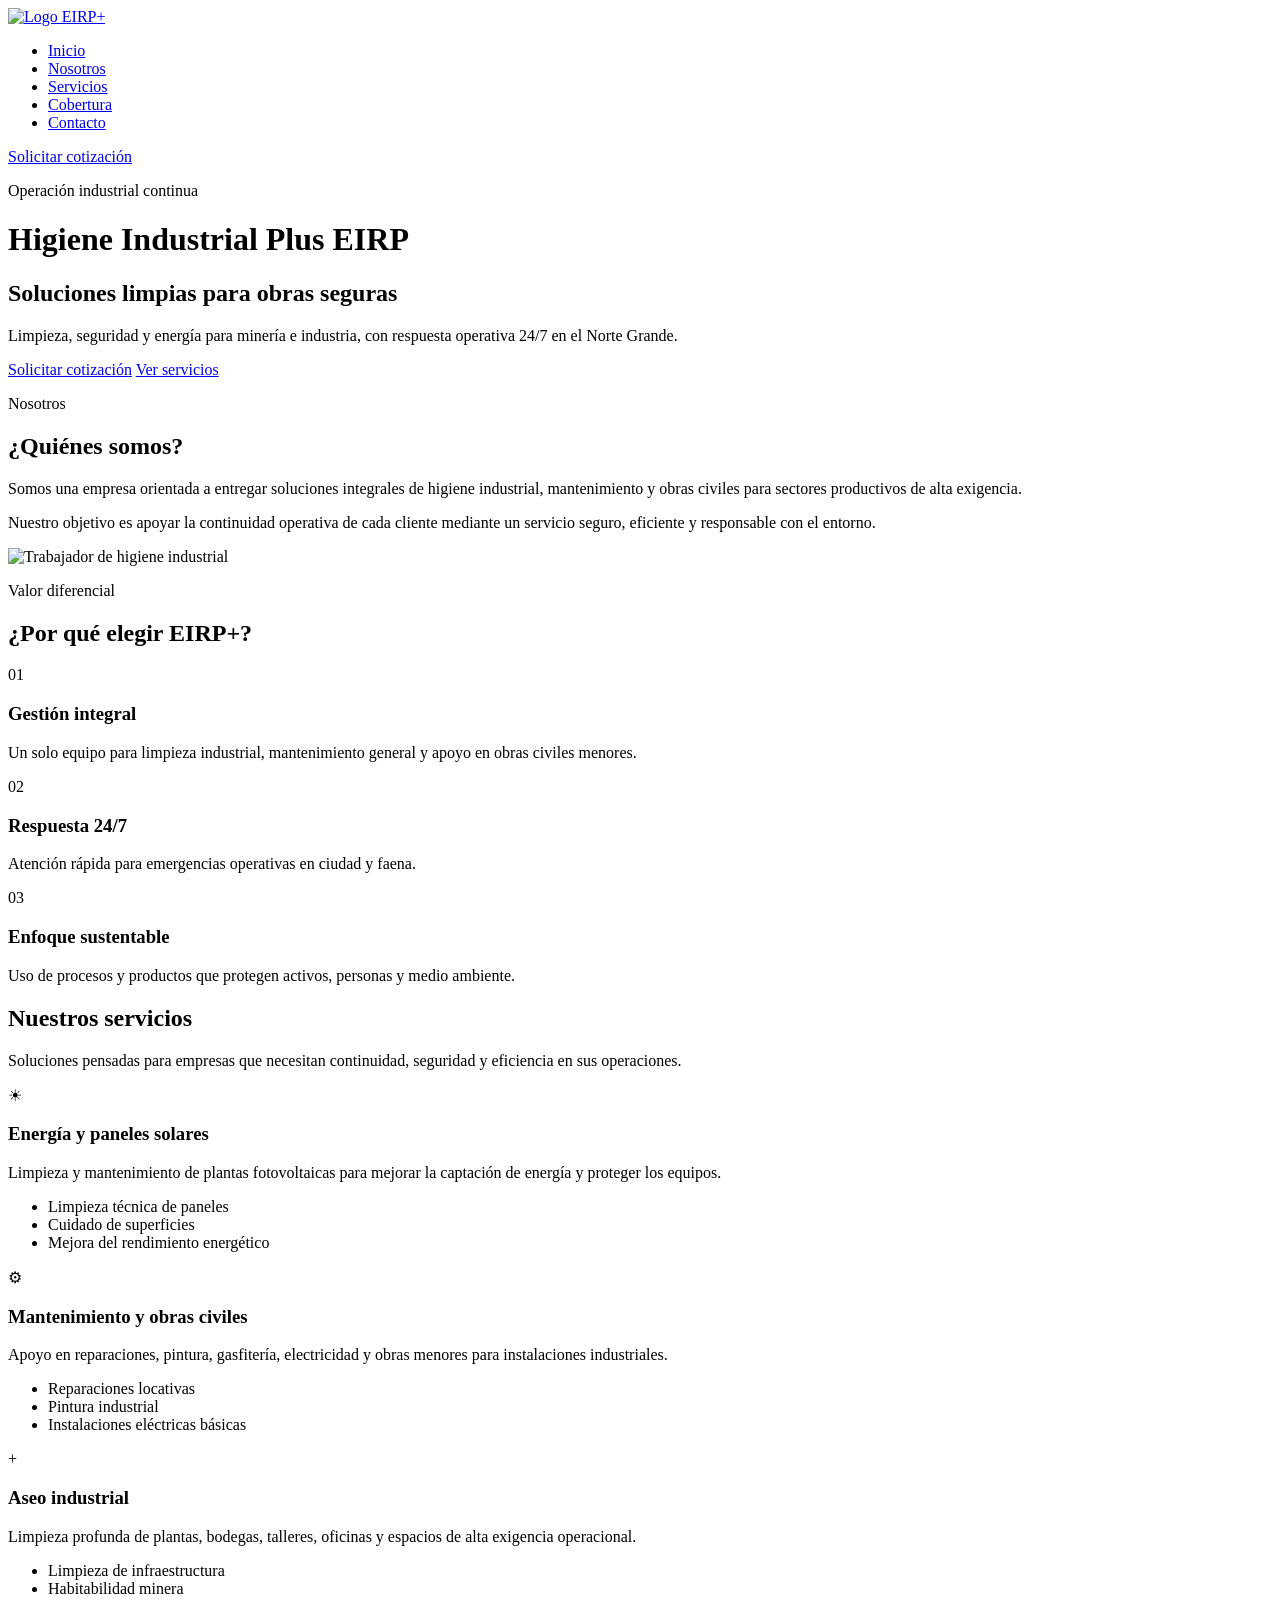
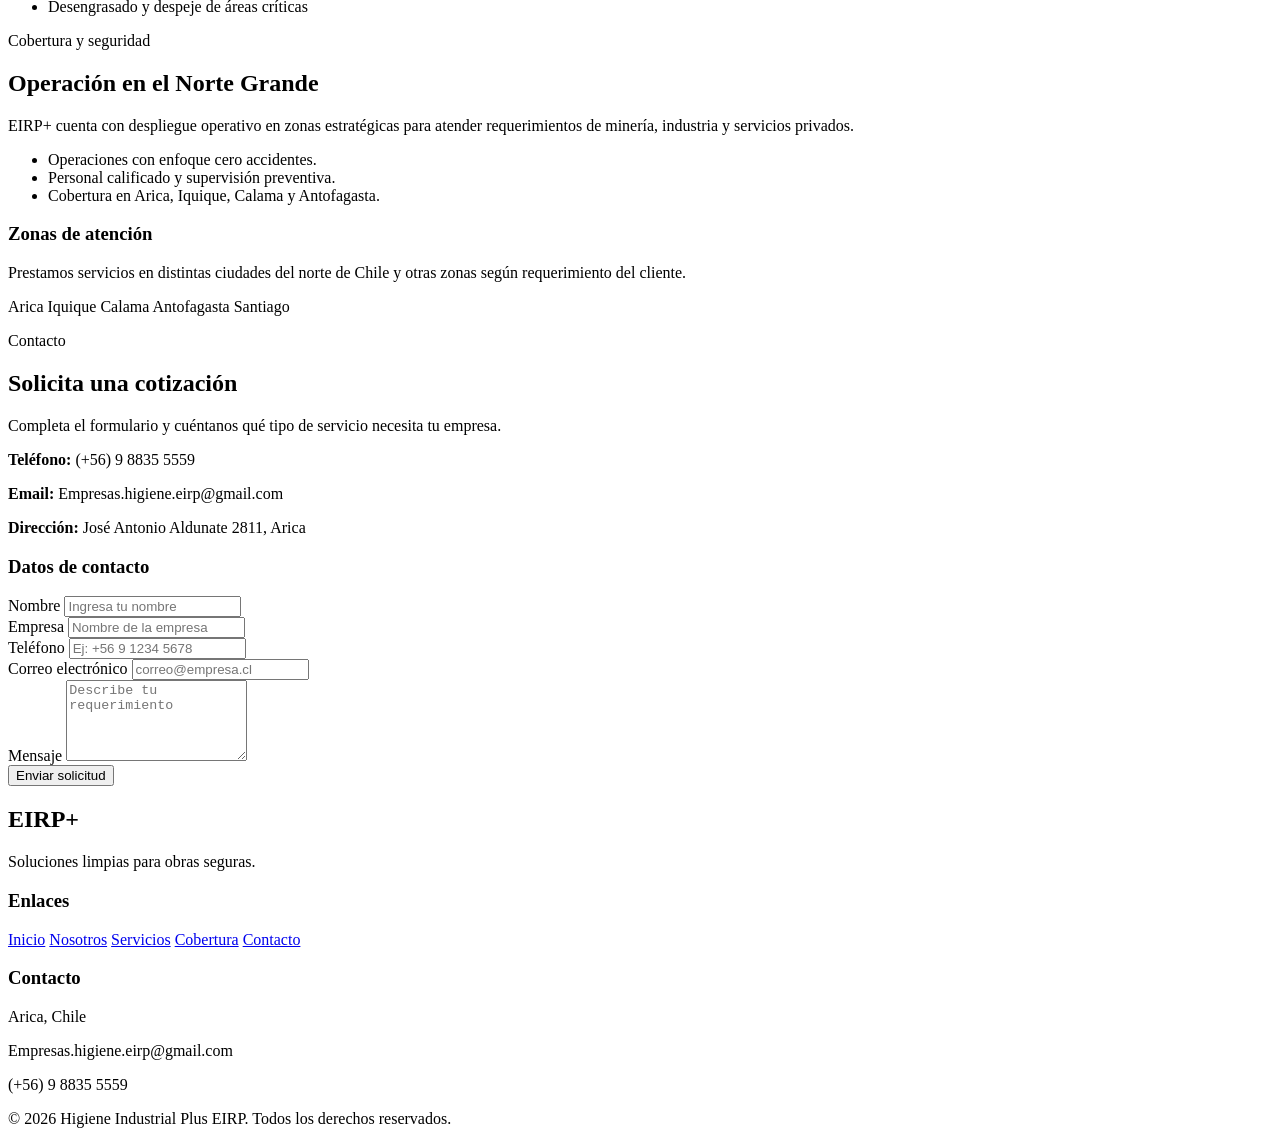
==== index.html @ 8628ed3f "nuevo archivo" ====
<!DOCTYPE html>
<html lang="es">

<head>
  <meta charset="UTF-8" />
  <meta name="viewport" content="width=device-width, initial-scale=1.0" />
  <title>Higiene Industrial Plus EIRP</title>
</head>

<body>
  <!--Inicio Header-->
  <nav>
    <a href="#">
      <img src="" alt="Logo EIRP+" />
    </a>

    <ul>
      <li><a href="#">Inicio</a></li>
      <li><a href="#">Nosotros</a></li>
      <li><a href="#">Servicios</a></li>
      <li><a href="#">Cobertura</a></li>
      <li><a href="#">Contacto</a></li>
    </ul>

    <a href="#">Solicitar cotización</a>
  </nav>

  <p>Operación industrial continua</p>

  <h1>Higiene Industrial Plus EIRP</h1>

  <h2>Soluciones limpias para obras seguras</h2>

  <p>
    Limpieza, seguridad y energía para minería e industria, con respuesta
    operativa 24/7 en el Norte Grande.
  </p>

  <a href="#">Solicitar cotización</a>
  <a href="#">Ver servicios</a>
  <!--Fin Header-->

  <!--Inicio nosotros-->
  <p>Nosotros</p>

  <h2>¿Quiénes somos?</h2>

  <p>
    Somos una empresa orientada a entregar soluciones integrales de
    higiene industrial, mantenimiento y obras civiles para sectores
    productivos de alta exigencia.
  </p>

  <p>
    Nuestro objetivo es apoyar la continuidad operativa de cada cliente
    mediante un servicio seguro, eficiente y responsable con el entorno.
  </p>

  <img src="" alt="Trabajador de higiene industrial" />

  <!--Fin nosotros-->

  <!--Inicio valores-->
  <p>Valor diferencial</p>

  <h2>¿Por qué elegir EIRP+?</h2>

  <span>01</span>

  <h3>Gestión integral</h3>

  <p>
    Un solo equipo para limpieza industrial, mantenimiento general y
    apoyo en obras civiles menores.
  </p>

  <span>02</span>

  <h3>Respuesta 24/7</h3>

  <p>
    Atención rápida para emergencias operativas en ciudad y faena.
  </p>

  <span>03</span>

  <h3>Enfoque sustentable</h3>

  <p>
    Uso de procesos y productos que protegen activos, personas y
    medio ambiente.
  </p>
  <!--Fin valores-->

  <!--Inicio nuestros servicios-->
  <h2>Nuestros servicios</h2>

  <p>
    Soluciones pensadas para empresas que necesitan continuidad,
    seguridad y eficiencia en sus operaciones.
  </p>

  <div>☀</div>

  <h3>Energía y paneles solares</h3>

  <p>
    Limpieza y mantenimiento de plantas fotovoltaicas para mejorar la
    captación de energía y proteger los equipos.
  </p>

  <ul>
    <li>Limpieza técnica de paneles</li>
    <li>Cuidado de superficies</li>
    <li>Mejora del rendimiento energético</li>
  </ul>

  <div>⚙</div>

  <h3>Mantenimiento y obras civiles</h3>

  <p>
    Apoyo en reparaciones, pintura, gasfitería, electricidad y obras
    menores para instalaciones industriales.
  </p>

  <ul>
    <li>Reparaciones locativas</li>
    <li>Pintura industrial</li>
    <li>Instalaciones eléctricas básicas</li>
  </ul>

  <div>+</div>

  <h3>Aseo industrial</h3>

  <p>
    Limpieza profunda de plantas, bodegas, talleres, oficinas y
    espacios de alta exigencia operacional.
  </p>

  <ul>
    <li>Limpieza de infraestructura</li>
    <li>Habitabilidad minera</li>
    <li>Desengrasado y despeje de áreas críticas</li>
  </ul>
  <!--Fin nuestros servicios-->

  <!--Inicio cobertura-->
  <p>Cobertura y seguridad</p>

  <h2>Operación en el Norte Grande</h2>

  <p>
    EIRP+ cuenta con despliegue operativo en zonas estratégicas para
    atender requerimientos de minería, industria y servicios privados.
  </p>

  <ul>
    <li>Operaciones con enfoque cero accidentes.</li>
    <li>Personal calificado y supervisión preventiva.</li>
    <li>Cobertura en Arica, Iquique, Calama y Antofagasta.</li>
  </ul>

  <h3>Zonas de atención</h3>

  <p>
    Prestamos servicios en distintas ciudades del norte de Chile y
    otras zonas según requerimiento del cliente.
  </p>

  <span>Arica</span>
  <span>Iquique</span>
  <span>Calama</span>
  <span>Antofagasta</span>
  <span>Santiago</span>
  <!--Fin Cobertura-->

  <!--Inicio contacto-->
  <p>Contacto</p>

  <h2>Solicita una cotización</h2>

  <p>
    Completa el formulario y cuéntanos qué tipo de servicio necesita tu
    empresa.
  </p>

  <p><strong>Teléfono:</strong> (+56) 9 8835 5559</p>
  <p><strong>Email:</strong> Empresas.higiene.eirp@gmail.com</p>
  <p><strong>Dirección:</strong> José Antonio Aldunate 2811, Arica</p>

  <form>
    <h3>Datos de contacto</h3>

    <div>
      <label for="nombre">Nombre</label>
      <input id="nombre" type="text" placeholder="Ingresa tu nombre" />
    </div>

    <div>
      <label for="empresa">Empresa</label>
      <input type="text" placeholder="Nombre de la empresa" />
    </div>

    <div>
      <label for="telefono">Teléfono</label>
      <input type="tel" placeholder="Ej: +56 9 1234 5678" />
    </div>

    <div>
      <label for="email">Correo electrónico</label>
      <input type="email" placeholder="correo@empresa.cl" />
    </div>

    <div>
      <label for="mensaje">Mensaje</label>
      <textarea rows="5" placeholder="Describe tu requerimiento"></textarea>
    </div>

    <button type="submit">Enviar solicitud</button>
  </form>
  <!--Fin contacto-->

  <!--Inicio footer-->
  <h2>EIRP+</h2>
  <p>Soluciones limpias para obras seguras.</p>

  <h3>Enlaces</h3>
  <a href="#inicio">Inicio</a>
  <a href="#nosotros">Nosotros</a>
  <a href="#servicios">Servicios</a>
  <a href="#cobertura">Cobertura</a>
  <a href="#contacto">Contacto</a>

  <h3>Contacto</h3>
  <p>Arica, Chile</p>
  <p>Empresas.higiene.eirp@gmail.com</p>
  <p>(+56) 9 8835 5559</p>

  <p>© 2026 Higiene Industrial Plus EIRP. Todos los derechos reservados.</p>

  </footer>
  <!--Fin footer-->
</body>

</html>
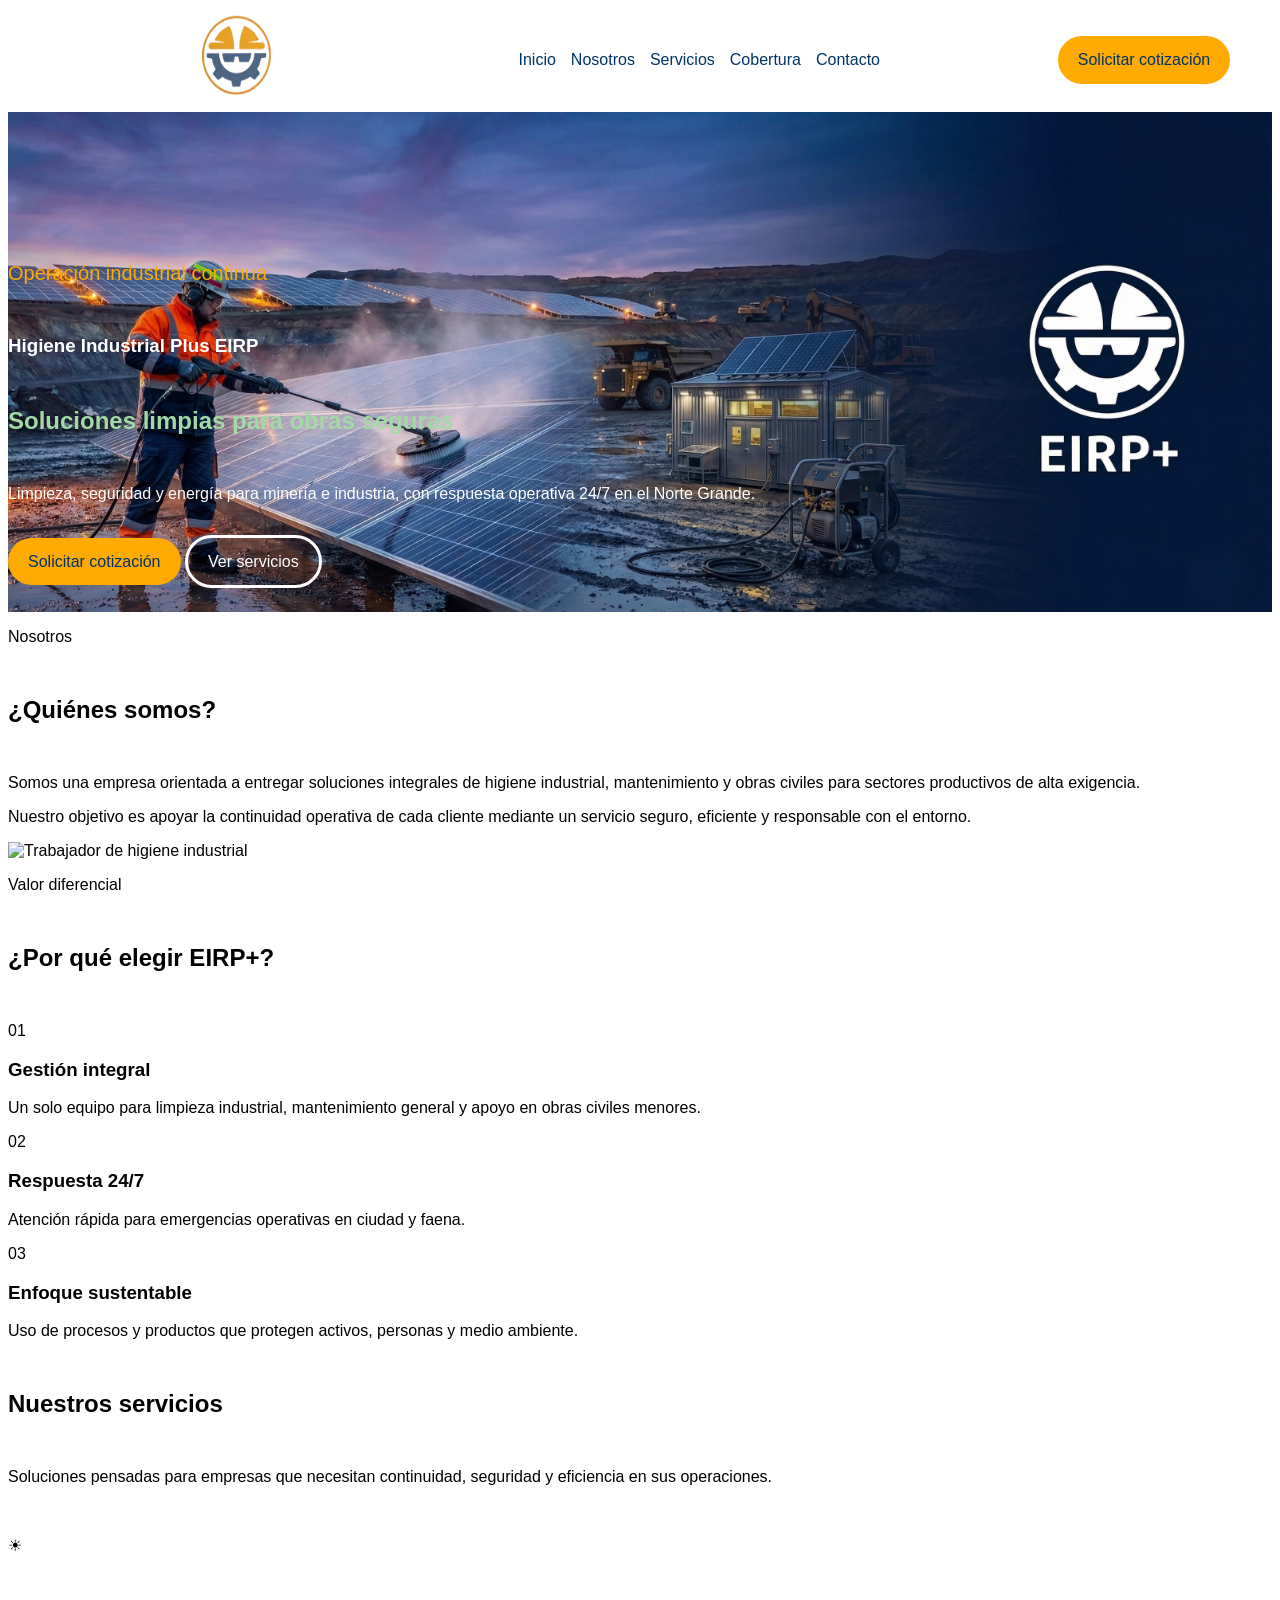
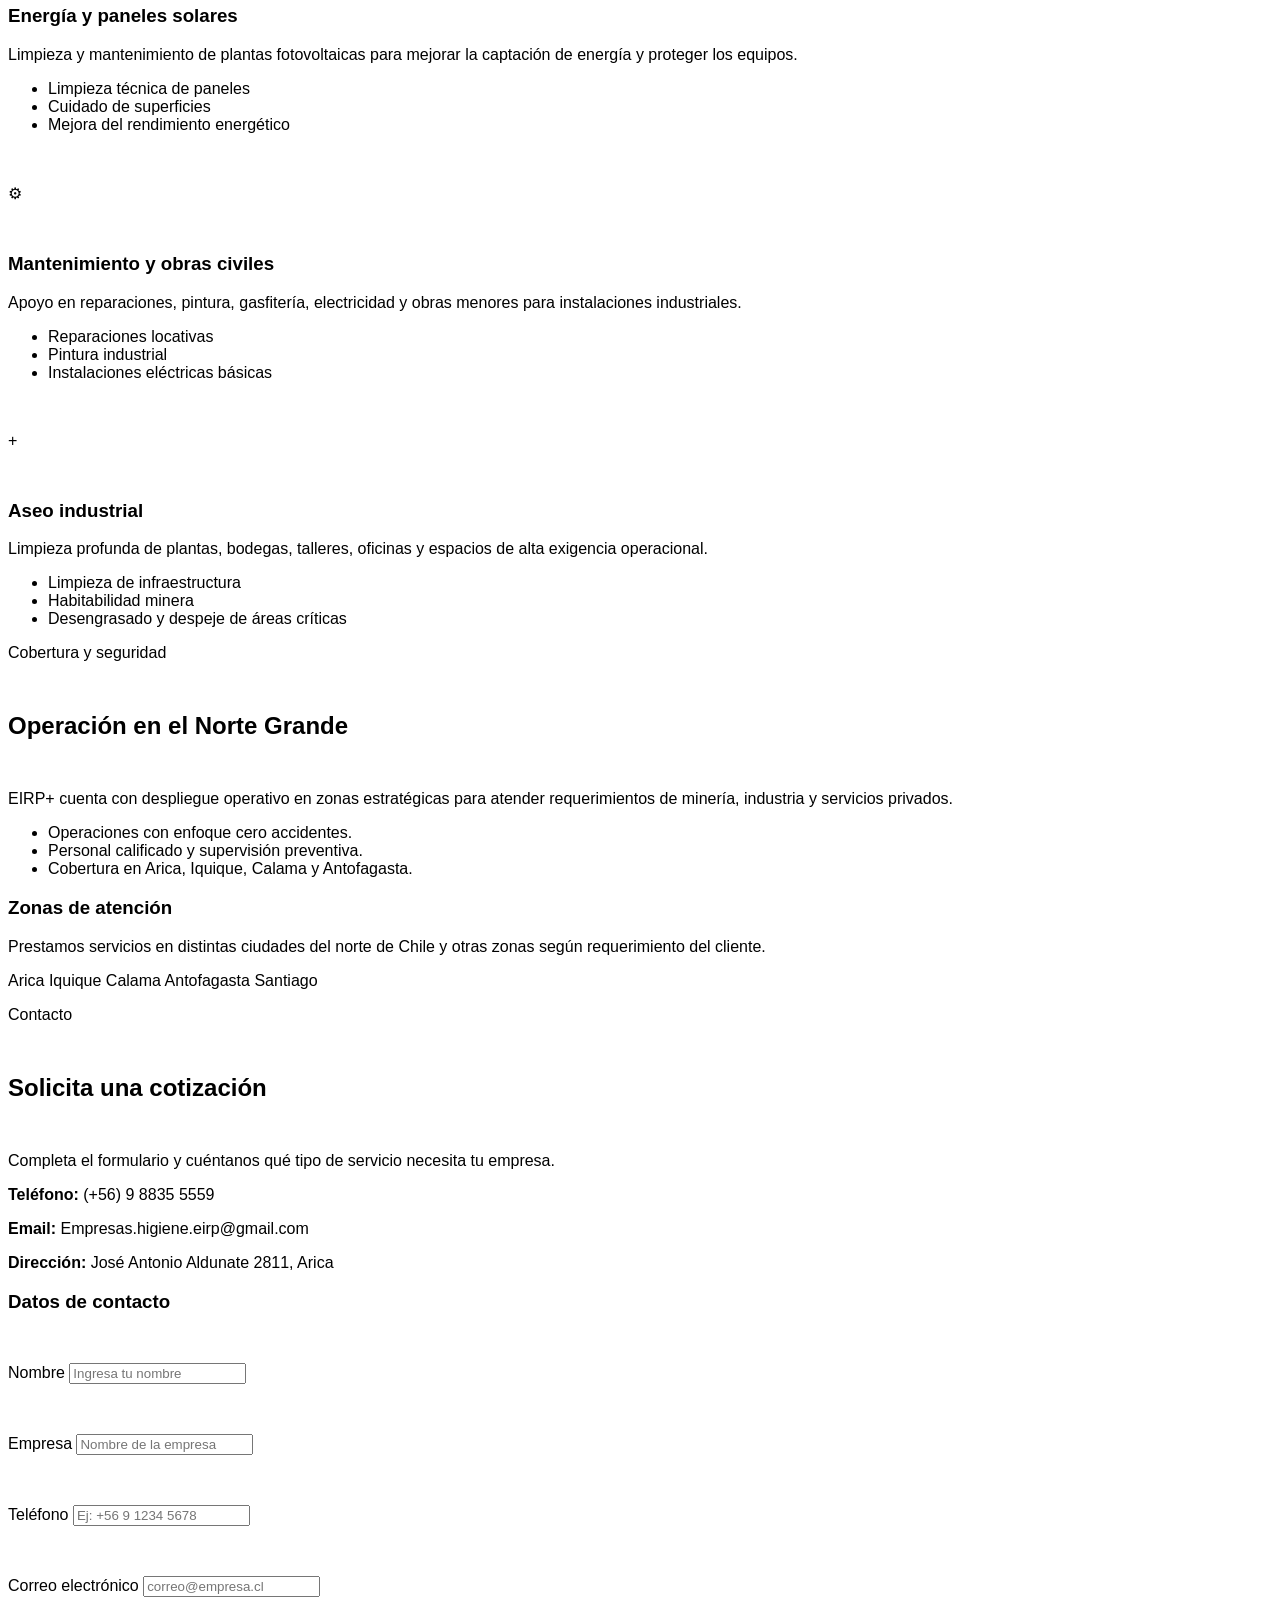
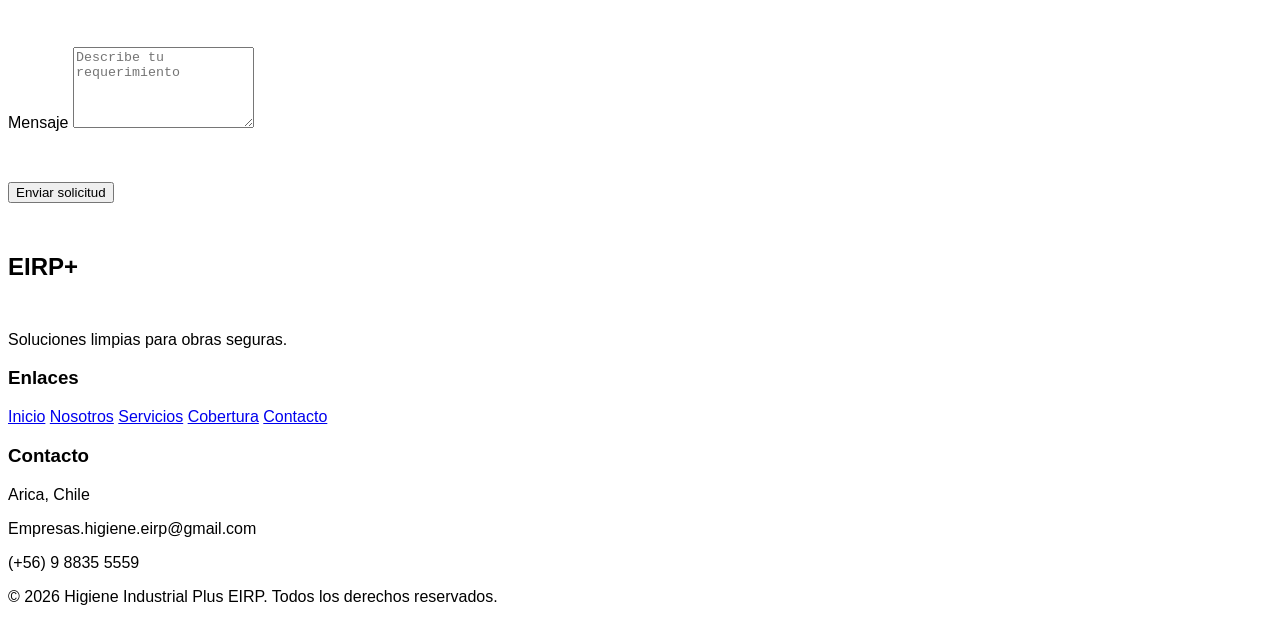
==== commit 53a31032: "feat: se agrego css header" ====
--- a/index.html
+++ b/index.html
@@ -4,17 +4,17 @@
 <head>
   <meta charset="UTF-8" />
   <meta name="viewport" content="width=device-width, initial-scale=1.0" />
-  <title>Higiene Industrial Plus EIRP</title>
+  <link rel="stylesheet" href="css/styles.css"
 </head>
 
 <body>
   <!--Inicio Header-->
-  <nav>
+  <nav class ="navbar container">
     <a href="#">
-      <img src="" alt="Logo EIRP+" />
+      <img class="logo-navbar" src="img/logo.png" alt="Logo EIRP+" />
     </a>
 
-    <ul>
+    <ul class="navitems">
       <li><a href="#">Inicio</a></li>
       <li><a href="#">Nosotros</a></li>
       <li><a href="#">Servicios</a></li>
@@ -22,22 +22,27 @@
       <li><a href="#">Contacto</a></li>
     </ul>
 
-    <a href="#">Solicitar cotización</a>
+    <a class="btn btn-amarillo"href="#">Solicitar cotización</a>
   </nav>
-
-  <p>Operación industrial continua</p>
-
-  <h1>Higiene Industrial Plus EIRP</h1>
-
-  <h2>Soluciones limpias para obras seguras</h2>
-
-  <p>
-    Limpieza, seguridad y energía para minería e industria, con respuesta
-    operativa 24/7 en el Norte Grande.
-  </p>
-
-  <a href="#">Solicitar cotización</a>
-  <a href="#">Ver servicios</a>
+  <section class="hero">
+
+    <article class=" texto-header container">
+
+      <p class="subtitulo">Operación industrial continua</p>
+
+      <h1 class="texto-blanco">Higiene Industrial Plus EIRP</h1>
+
+      <h2 class="texto-verde">Soluciones limpias para obras seguras</h2>
+
+     <p class="texto-blanco">
+        Limpieza, seguridad y energía para minería e industria, con respuesta
+        operativa 24/7 en el Norte Grande.
+      </p>
+
+      <a class="btn btn-amarillo" href="#">Solicitar cotización</a>
+     <a class="btn btn-blanco" href="#">Ver servicios</a>
+    </article>
+  </section>
   <!--Fin Header-->
 
   <!--Inicio nosotros-->
@@ -240,8 +245,6 @@
 
   <p>© 2026 Higiene Industrial Plus EIRP. Todos los derechos reservados.</p>
 
-  </footer>
-  <!--Fin footer-->
 </body>
 
 </html>
--- a/css/styles.css
+++ b/css/styles.css
@@ -0,0 +1,93 @@
+html {
+  box-sizing: border-box;
+  font-size: 62.5%;
+}
+*, *:before, *:after {
+  box-sizing: inherit;
+}
+
+body {
+  font-family: Arial, Helvetica, sans-serif;
+  font-size: 1.6rem;
+}
+
+img{
+  max-width: 100%;
+}
+
+.navbar{
+  display: flex;
+  justify-content: space-evenly;
+  align-items: center;
+}
+
+.navitems{
+  display: flex;
+  
+}
+
+.navitems li{
+  list-style: none;
+  margin-left:1.5rem;
+}
+
+.navitems li a{
+  text-decoration: none;
+  color: #003366;
+}
+
+.container{
+  width: 140rem;
+  margin: 0 auto;
+}
+
+.logo-navbar{
+  width: 10rem;
+  height: 10rem;
+}
+
+.btn{
+  text-decoration: none;
+  color: #003366;
+  padding: 1.5rem 2rem;
+  border-radius: 9rem;
+}
+
+.btn-amarillo{
+  background-color: #FFAA00;
+}
+
+.hero{
+  background-image: url(../img/banner.png);
+  height: 50rem;
+  background-position: center;
+  background-size: cover;
+}
+
+.subtitulo{
+  color: #FFAA00;
+  font-size: 2rem;
+}
+
+.texto-blanco{
+  color: white;
+}
+
+.texto-verde{
+  color: #A3D9A5;
+}
+
+.btn-blanco{
+  color:white;
+  border: solid white;
+}
+
+.texto-header{
+  padding: 10rem 0;
+}
+
+.texto-header p, h1,h2,div{
+  margin: 5rem 0;
+}
+
+
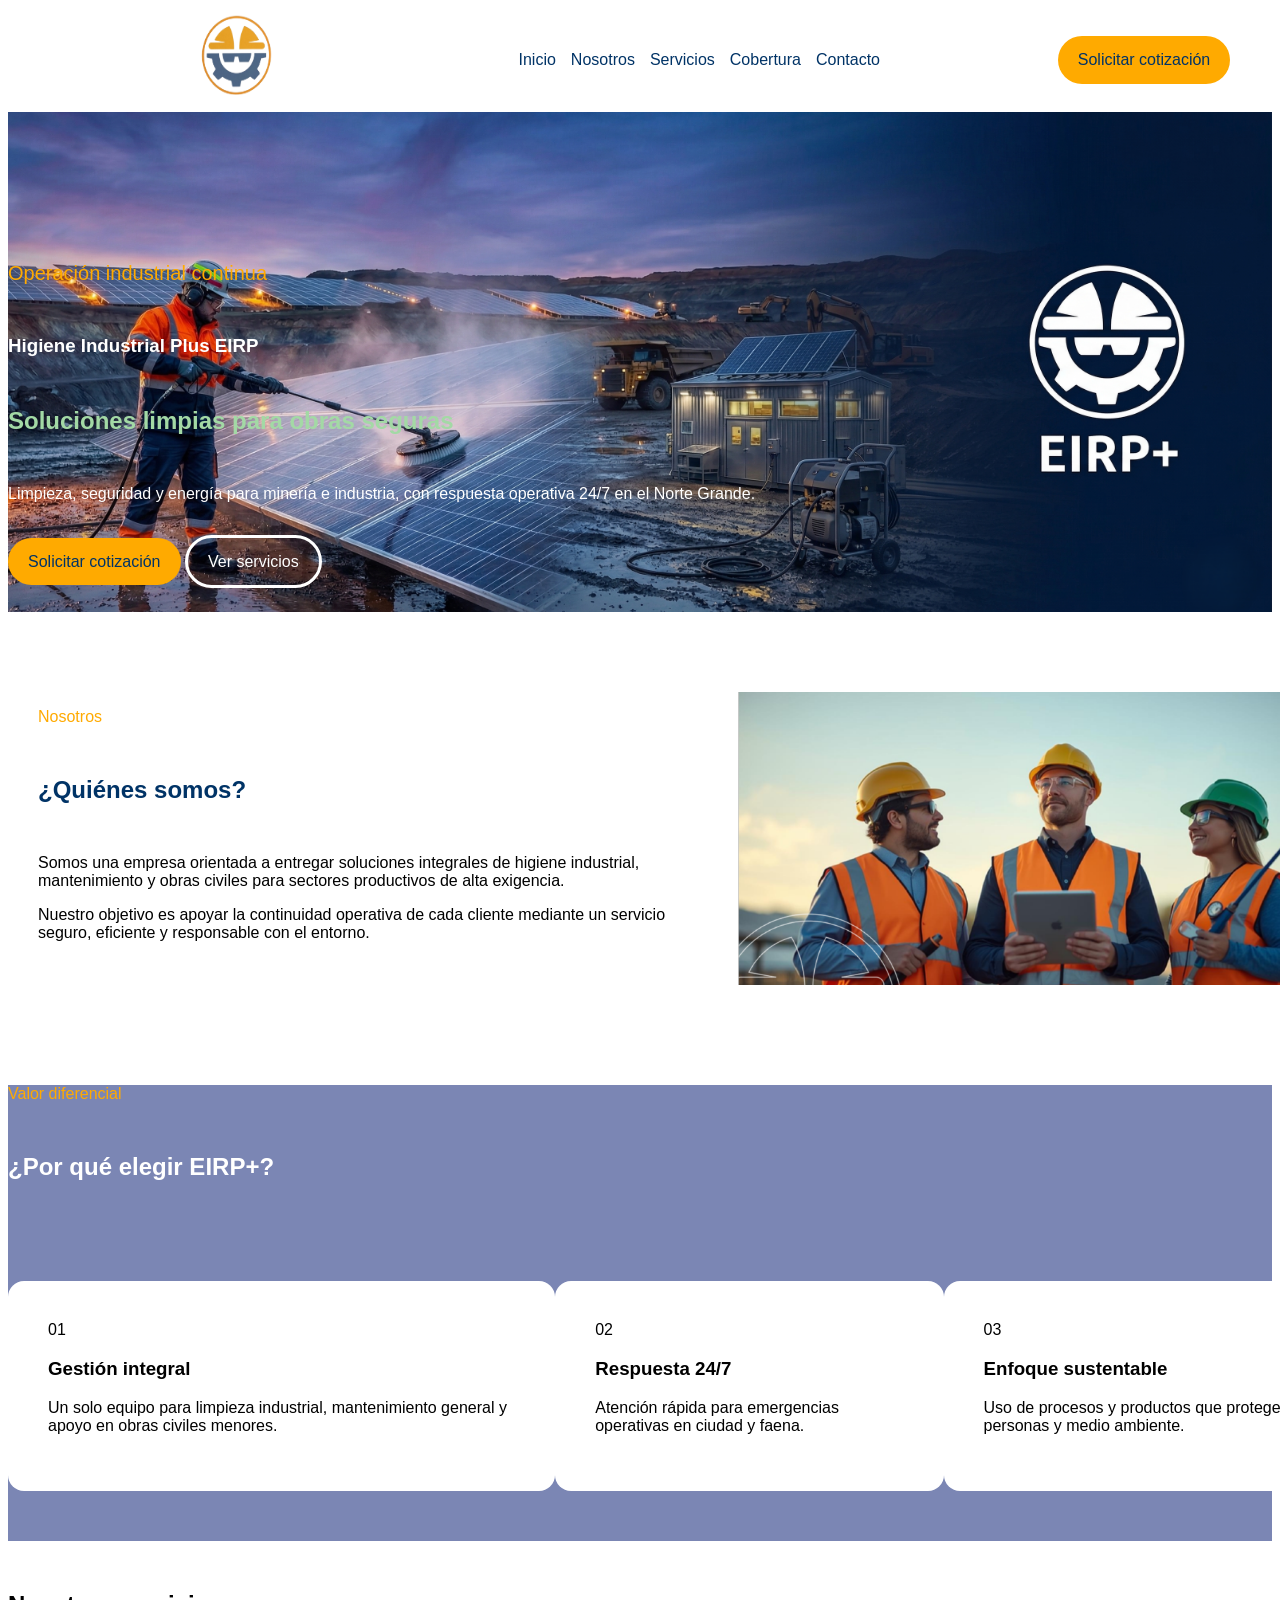
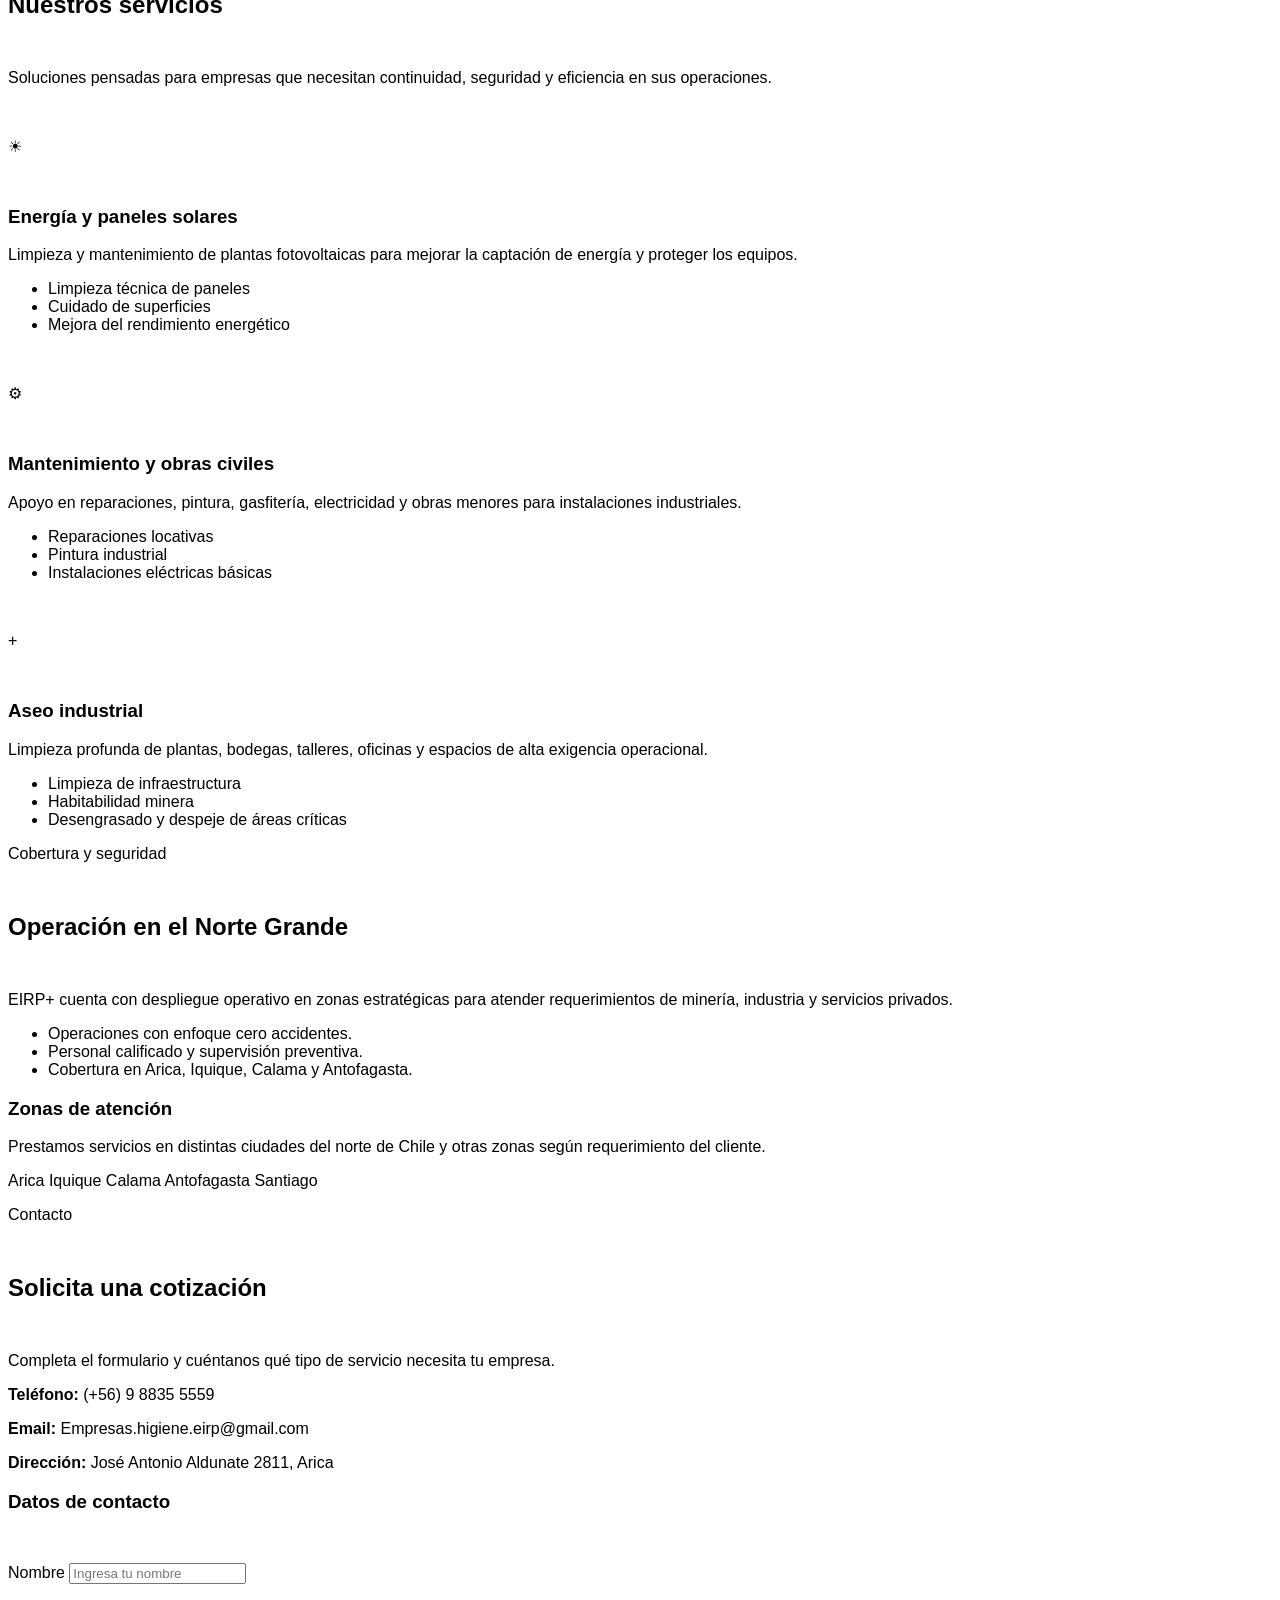
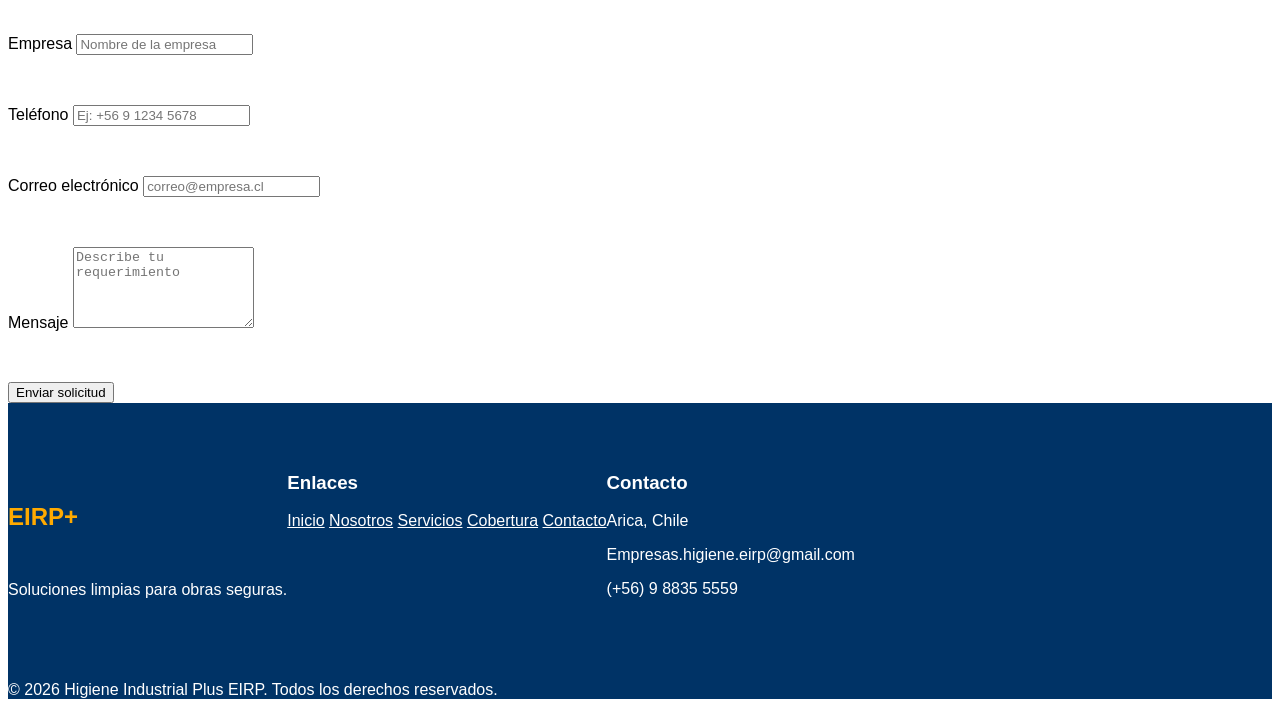
==== commit 7befafe7: "feat: se agrego footer" ====
--- a/index.html
+++ b/index.html
@@ -46,55 +46,71 @@
   <!--Fin Header-->
 
   <!--Inicio nosotros-->
-  <p>Nosotros</p>
-
-  <h2>¿Quiénes somos?</h2>
-
-  <p>
-    Somos una empresa orientada a entregar soluciones integrales de
-    higiene industrial, mantenimiento y obras civiles para sectores
-    productivos de alta exigencia.
-  </p>
-
-  <p>
-    Nuestro objetivo es apoyar la continuidad operativa de cada cliente
-    mediante un servicio seguro, eficiente y responsable con el entorno.
-  </p>
-
-  <img src="" alt="Trabajador de higiene industrial" />
-
+  <section>
+    <article class="container sobre-nosotros">
+      <div>
+        <p class="texto-amarillo">Nosotros</p>
+
+        <h2 class="texto-azul">¿Quiénes somos?</h2>
+
+        <p>
+          Somos una empresa orientada a entregar soluciones integrales de
+          higiene industrial, mantenimiento y obras civiles para sectores
+          productivos de alta exigencia.
+        </p>
+
+        <p>
+          Nuestro objetivo es apoyar la continuidad operativa de cada cliente
+          mediante un servicio seguro, eficiente y responsable con el entorno.
+        </p>
+      </div>
+      <div>
+        <img src="img/about.png" alt="Trabajador de higiene industrial" />
+      </div>
+    </article>
+  </section>
   <!--Fin nosotros-->
 
   <!--Inicio valores-->
-  <p>Valor diferencial</p>
-
-  <h2>¿Por qué elegir EIRP+?</h2>
-
-  <span>01</span>
-
-  <h3>Gestión integral</h3>
-
-  <p>
-    Un solo equipo para limpieza industrial, mantenimiento general y
-    apoyo en obras civiles menores.
-  </p>
-
-  <span>02</span>
-
-  <h3>Respuesta 24/7</h3>
-
-  <p>
-    Atención rápida para emergencias operativas en ciudad y faena.
-  </p>
-
-  <span>03</span>
-
-  <h3>Enfoque sustentable</h3>
-
-  <p>
-    Uso de procesos y productos que protegen activos, personas y
-    medio ambiente.
-  </p>
+  <section class="valores">
+    <article class="container">
+      <p class="texto-amarillo no-margen">Valor diferencial</p>
+
+      <h2 class="texto-blanco no-margen">¿Por qué elegir EIRP+?</h2>
+      <div class="contenido no-margen">
+        <div class="valores-contenido">
+          <span>01</span>
+
+          <h3>Gestión integral</h3>
+
+          <p>
+            Un solo equipo para limpieza industrial, mantenimiento general y
+            apoyo en obras civiles menores.
+          </p>
+        </div>
+
+        <div class="valores-contenido">
+          <span>02</span>
+
+          <h3>Respuesta 24/7</h3>
+
+          <p>
+            Atención rápida para emergencias operativas en ciudad y faena.
+          </p>
+        </div>
+        <div class="valores-contenido">
+          <span>03</span>
+
+          <h3>Enfoque sustentable</h3>
+
+          <p>
+            Uso de procesos y productos que protegen activos, personas y
+            medio ambiente.
+          </p>
+        </div>
+      </div>
+    </article>
+  </section>
   <!--Fin valores-->
 
   <!--Inicio nuestros servicios-->
@@ -228,22 +244,35 @@
   <!--Fin contacto-->
 
   <!--Inicio footer-->
-  <h2>EIRP+</h2>
-  <p>Soluciones limpias para obras seguras.</p>
-
-  <h3>Enlaces</h3>
-  <a href="#inicio">Inicio</a>
-  <a href="#nosotros">Nosotros</a>
-  <a href="#servicios">Servicios</a>
-  <a href="#cobertura">Cobertura</a>
-  <a href="#contacto">Contacto</a>
-
-  <h3>Contacto</h3>
-  <p>Arica, Chile</p>
-  <p>Empresas.higiene.eirp@gmail.com</p>
-  <p>(+56) 9 8835 5559</p>
-
-  <p>© 2026 Higiene Industrial Plus EIRP. Todos los derechos reservados.</p>
+  <footer>
+    <article class=" contenido-footer container">
+      <section class="contenido-superior">
+        <div>
+          <h2 class="texto-amarillo">EIRP+</h2>
+          <p>Soluciones limpias para obras seguras.</p>
+        </div>
+        <div class="contenido-inferior">
+          <h3>Enlaces</h3>
+          <a href="#inicio">Inicio</a>
+          <a href="#nosotros">Nosotros</a>
+          <a href="#servicios">Servicios</a>
+          <a href="#cobertura">Cobertura</a>
+          <a href="#contacto">Contacto</a>
+        </div>
+        <div>
+          <h3>Contacto</h3>
+          <p>Arica, Chile</p>
+          <p>Empresas.higiene.eirp@gmail.com</p>
+          <p>(+56) 9 8835 5559</p>
+        </div>
+
+      </section>
+
+      <section class="texto-blanco">
+        <p>© 2026 Higiene Industrial Plus EIRP. Todos los derechos reservados.</p>
+      </section>
+    </article>
+  </footer>
 
 </body>
 
--- a/css/styles.css
+++ b/css/styles.css
@@ -69,6 +69,13 @@
   font-size: 2rem;
 }
 
+.texto-azul{
+  color: #003366;
+}
+.texto-amarillo{
+  color: #FFAA00;
+}
+
 .texto-blanco{
   color: white;
 }
@@ -90,4 +97,44 @@
   margin: 5rem 0;
 }
 
+.valores{
+  background-color: rgba(5, 25, 112, 0.527);
+}
 
+.valores-contenido{
+  background-color: white;
+  border-radius: 1.6rem;
+  padding: 4rem;
+}
+
+.contenido{
+  display: flex;
+  justify-content: space-between;
+}
+
+.sobre-nosotros{
+  display: flex;
+  
+}
+.sobre-nosotros div{
+  padding: 3rem;
+  flex-basis: 50%;
+}
+
+footer{
+  background-color: #003366;
+}
+
+.contenido-superior{
+  color: white;
+  display: flex;
+}
+
+.footer-enlace a{
+  text-decoration: none;
+  color: white;
+}
+.contenido-inferior a{
+  color: white;
+}
+
